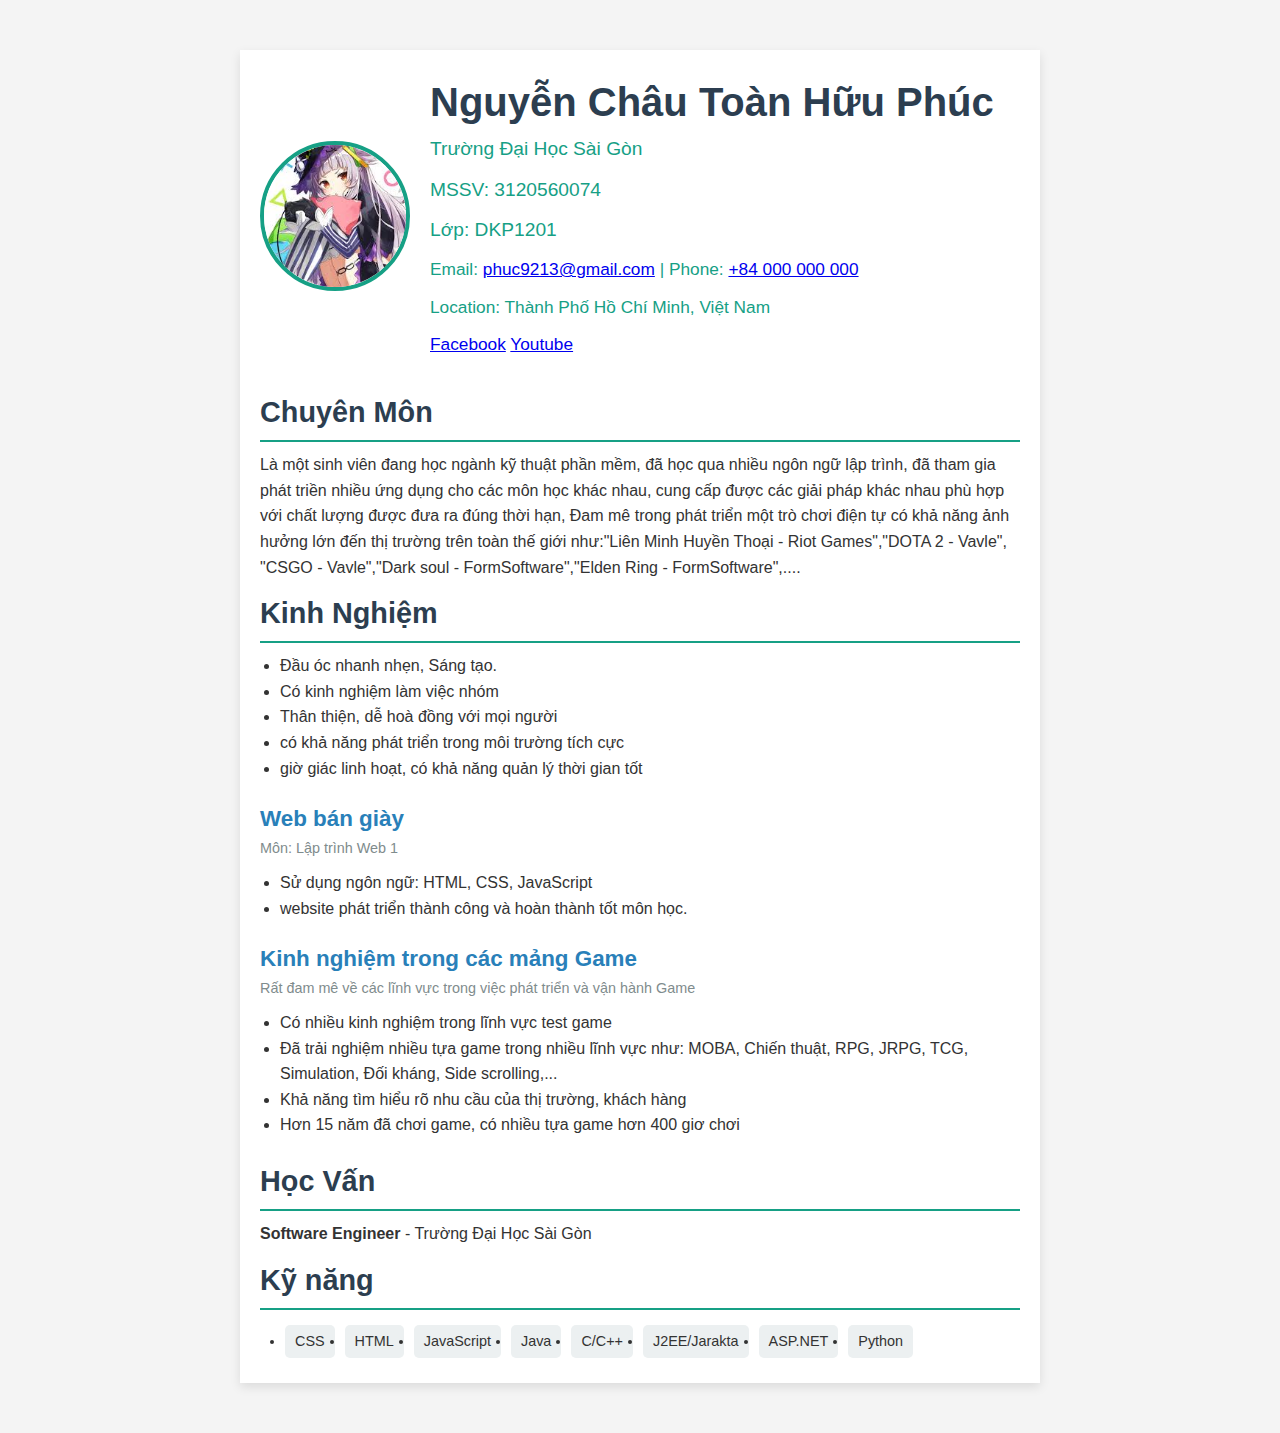
==== index.html @ 67015943 "change" ====
<!DOCTYPE html>
<html lang="en">
<head>
    <meta charset="UTF-8">
    <meta name="viewport" content="width=device-width, initial-scale=1.0">
    <meta http-equiv="X-UA-Compatible" content="ie=edge">
    <title>Nguyễn Châu Toàn Hữu Phúc - CV</title>
    <link rel="stylesheet" href="styles.css">
</head>
<body>
    <div class="container">
        <header>
            <div class="header-content">
                <div class="profile-image">
                    <img src="profile.jpg" alt="Profile Picture ">
                </div>
                <div class="header-text">
                    <h1>Nguyễn Châu Toàn Hữu Phúc</h1>
                    <p>Trường Đại Học Sài Gòn</p>
                    <p>MSSV: 3120560074</p>
                    <p>Lớp: DKP1201</p>
                    <div class="contact-info">
                        <p>Email: <a href="#">phuc9213@gmail.com</a> | Phone: <a href="#" type="Phone">+84 000 000 000</a></p>
                        <p>Location: Thành Phố Hồ Chí Minh, Việt Nam</p>
                        <p>  
                            <a href="https://www.facebook.com/AyaRushi" target="_blank">Facebook</a>
                            <a href="https://www.youtube.com/@AyaRushi" target="_blank">Youtube</a>
                        </p>
                    </div>
                </div>
            </div>
        </header>

        <section class="summary">
            <h2>Chuyên Môn</h2>
            <p>
                Là một sinh viên đang học ngành kỹ thuật phần mềm, đã học qua nhiều ngôn ngữ lập trình, đã tham gia phát triền nhiều ứng dụng cho các môn học khác nhau, cung cấp được các giải pháp khác nhau phù hợp với chất lượng được đưa ra đúng thời hạn, Đam mê trong phát triển một trò chơi điện tự có khả năng ảnh hưởng lớn đến thị trường trên toàn thế giới như:"Liên Minh Huyền Thoại - Riot Games","DOTA 2 - Vavle", "CSGO - Vavle","Dark soul - FormSoftware","Elden Ring - FormSoftware",....
            </p>
        </section>

        <section class="experience">
            <h2>Kinh Nghiệm</h2>

            <div class="job">
                <ul>
                    <li>Đầu óc nhanh nhẹn, Sáng tạo.</li>
                    <li>Có kinh nghiệm làm việc nhóm</li>
                    <li>Thân thiện, dễ hoà đồng với mọi người</li>
                    <li>có khả năng phát triển trong môi trường tích cực </li>
                    <li>giờ giác linh hoạt, có khả năng quản lý thời gian tốt</li>
                </ul>
            </div>

            <div class="job">
                <h3>Web bán giày</h3>
                <p>Môn: Lập trình Web 1</p>
                <ul>
                    <li>Sử dụng ngôn ngữ: HTML, CSS, JavaScript</li>
                    <li>website phát triển thành công và hoàn thành tốt môn học.</li>
                </ul>
            </div>
        
            <div class="job">
                <h3>Kinh nghiệm trong các mảng Game</h3>
                <p>Rất đam mê về các lĩnh vực trong việc phát triển và vận hành Game</p>
                <ul>
                    <li>Có nhiều kinh nghiệm trong lĩnh vực test game</li>
                    <li>Đã trải nghiệm nhiều tựa game trong nhiều lĩnh vực như: MOBA, Chiến thuật, RPG, JRPG, TCG, Simulation, Đối kháng, Side scrolling,... </li>
                    <li>Khả năng tìm hiểu rõ nhu cầu của thị trường, khách hàng</li>
                    <li>Hơn 15 năm đã chơi game, có nhiều tựa game hơn 400 giơ chơi</li>
                </ul>
            </div>
        </section>

        <section class="education">
            <h2>Học Vấn</h2>
            <p><strong>Software Engineer</strong> - Trường Đại Học Sài Gòn</p>
        </section>

        <section class="skills">
            <h2>Kỹ năng</h2>
            <ul>
                <li>CSS</li>
                <li>HTML</li>
                <li>JavaScript</li>
                <li>Java</li>
                <li>C/C++</li>
                <li>J2EE/Jarakta</li>
                <li>ASP.NET</li>
                <li>Python</li>
            </ul>
        </section>
    </div>
</body>
</html>
---- styles.css ----
* {
    margin: 0;
    padding: 0;
    box-sizing: border-box;
}

body {
    font-family: 'Arial', sans-serif;
    background-color: #f4f4f4;
    color: #333;
    line-height: 1.6;
}

.container {
    max-width: 800px;
    margin: 50px auto;
    padding: 20px;
    background-color: white;
    box-shadow: 0px 4px 10px rgba(0, 0, 0, 0.1);
}

header {
    margin-bottom: 20px;
}

.header-content {
    display: flex;
    align-items: center;
}

.profile-image {
    margin-right: 20px;
}

.profile-image img {
    width: 150px;
    height: 150px;
    border-radius: 50%;
    object-fit: cover;
    border: 4px solid #16a085;
}

.header-text h1 {
    font-size: 2.5em;
    color: #2c3e50;
}

.header-text p {
    font-size: 1.2em;
    color: #16a085;
}

.contact-info {
    margin-top: 10px;
    font-size: 0.9em;
    color: #7f8c8d;
}

h2 {
    font-size: 1.8em;
    color: #2c3e50;
    border-bottom: 2px solid #16a085;
    padding-bottom: 5px;
    margin-bottom: 10px;
}

p {
    margin-bottom: 10px;
}

ul {
    list-style-type: disc;
    margin-left: 20px;
}

.job {
    margin-bottom: 20px;
}

.job h3 {
    font-size: 1.4em;
    color: #2980b9;
}

.job p {
    font-size: 0.9em;
    color: #7f8c8d;
}

.skills ul {
    display: flex;
    flex-wrap: wrap;
}

.skills ul li {
    background-color: #ecf0f1;
    padding: 5px 10px;
    margin: 5px;
    border-radius: 5px;
    font-size: 0.9em;
}
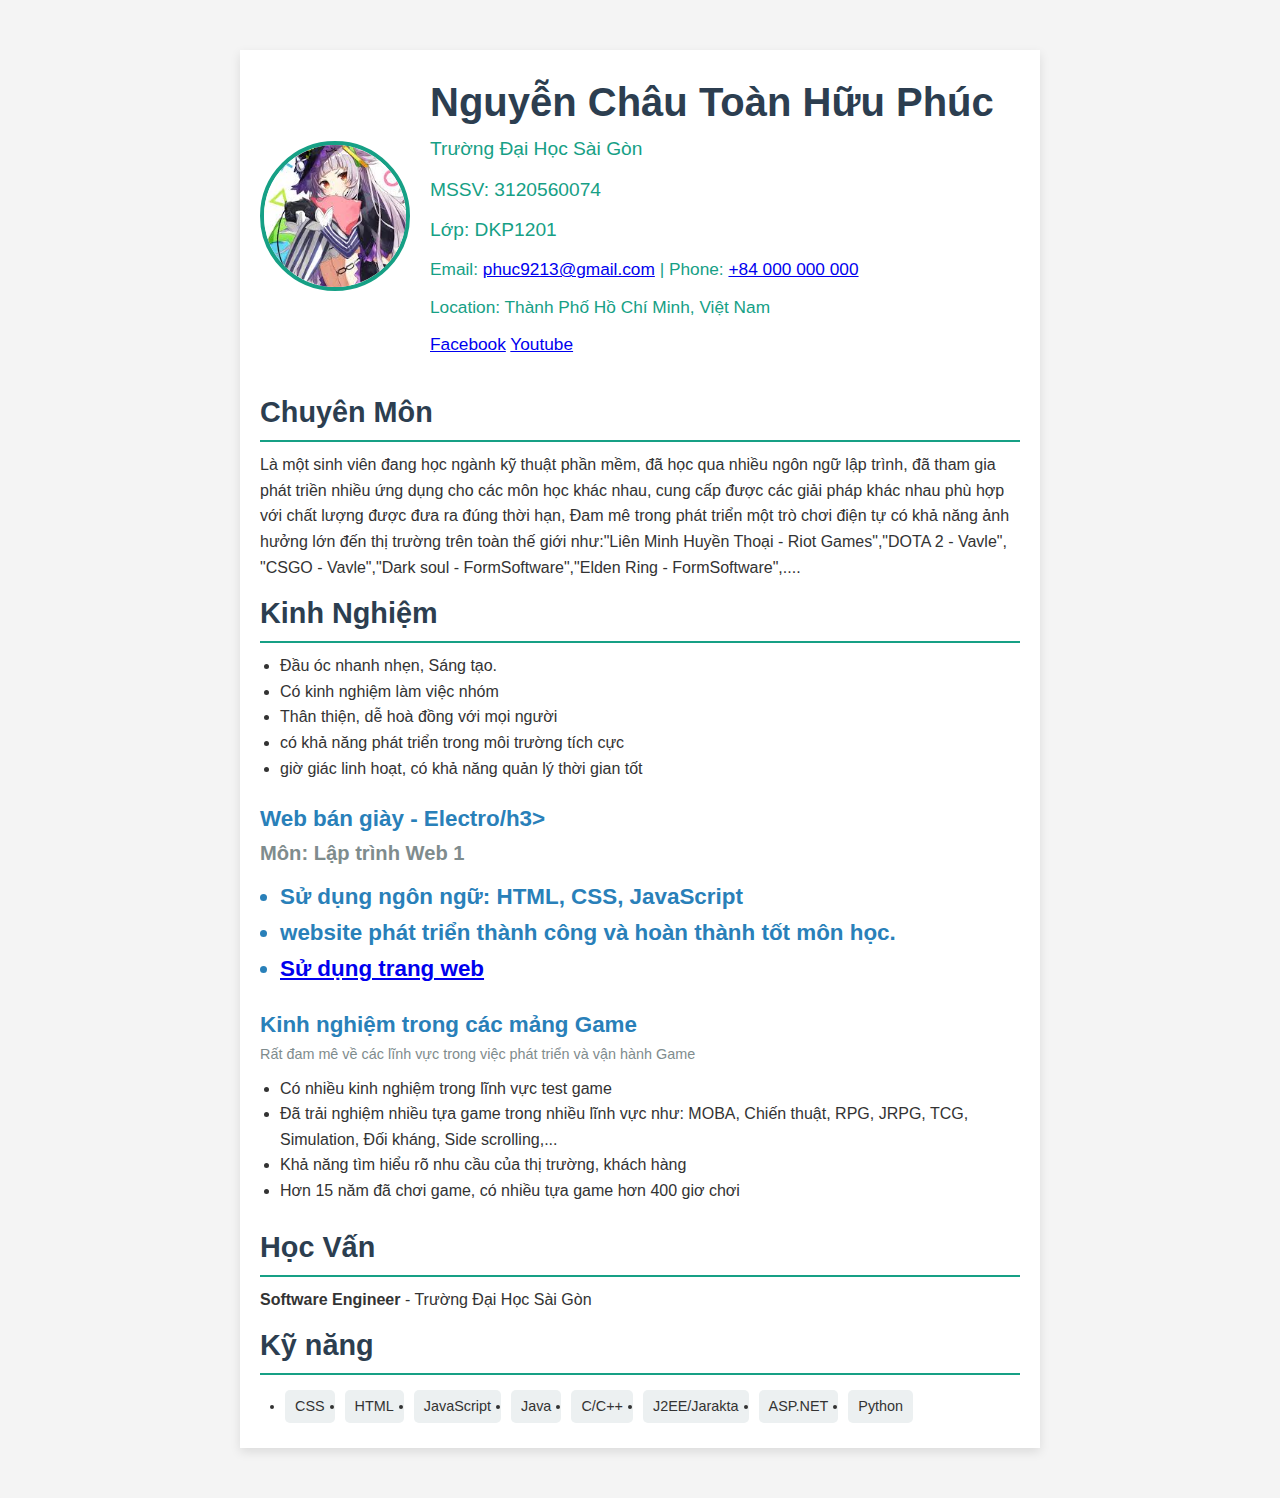
==== commit ea789de2: "Update index.html" ====
--- a/index.html
+++ b/index.html
@@ -52,11 +52,12 @@
             </div>
 
             <div class="job">
-                <h3>Web bán giày</h3>
+                <h3>Web bán giày - Electro/h3>
                 <p>Môn: Lập trình Web 1</p>
                 <ul>
                     <li>Sử dụng ngôn ngữ: HTML, CSS, JavaScript</li>
                     <li>website phát triển thành công và hoàn thành tốt môn học.</li>
+                    <li><a href="https://ayashion.github.io/Web1/"> Sử dụng trang web</a></li>
                 </ul>
             </div>
         
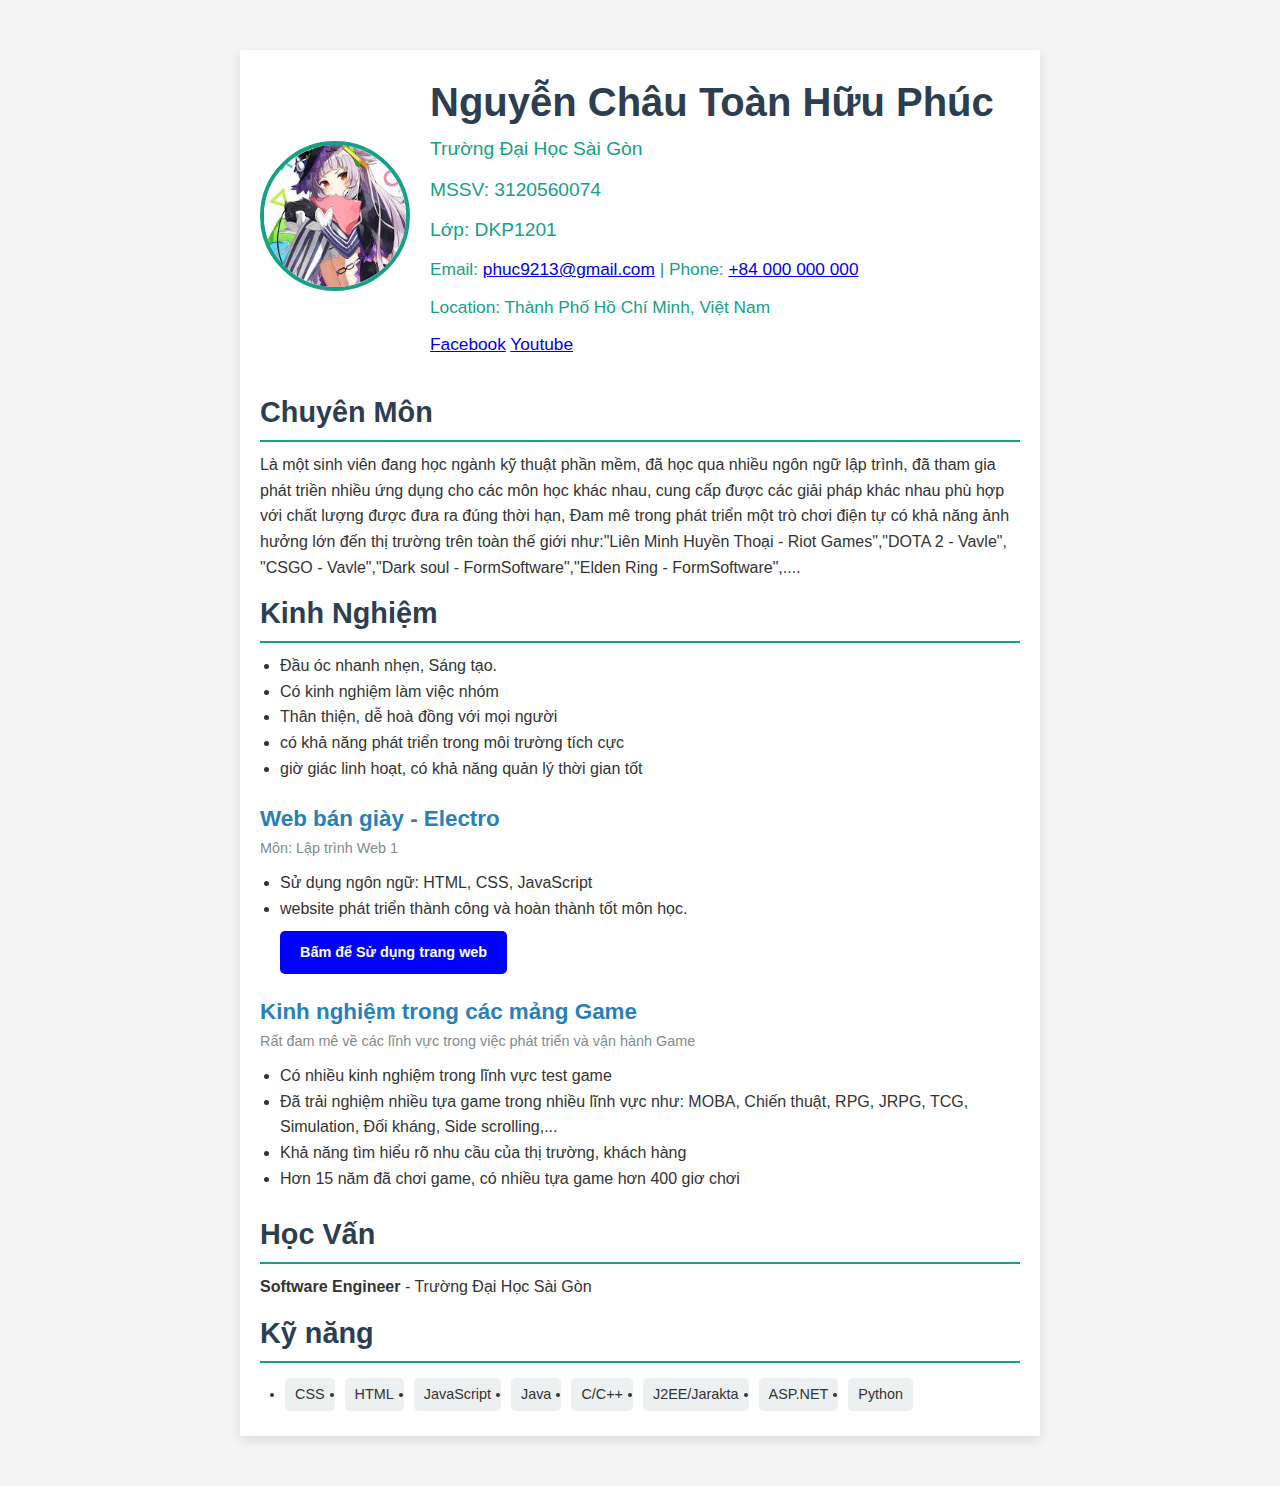
==== commit f69be674: "final" ====
--- a/index.html
+++ b/index.html
@@ -52,12 +52,13 @@
             </div>
 
             <div class="job">
-                <h3>Web bán giày - Electro/h3>
+                <h3>Web bán giày - Electro</h3>
                 <p>Môn: Lập trình Web 1</p>
                 <ul>
                     <li>Sử dụng ngôn ngữ: HTML, CSS, JavaScript</li>
                     <li>website phát triển thành công và hoàn thành tốt môn học.</li>
-                    <li><a href="https://ayashion.github.io/Web1/"> Sử dụng trang web</a></li>
+                    <p></p>
+                    <p><a href="https://ayashion.github.io/Web1/" class="blue-button">Bấm để Sử dụng trang web</a></p>
                 </ul>
             </div>
         
--- a/styles.css
+++ b/styles.css
@@ -99,3 +99,19 @@
     border-radius: 5px;
     font-size: 0.9em;
 }
+
+.blue-button {
+    background-color: blue;
+    color: white;
+    font-weight: bold;
+    padding: 10px 20px;
+    border: none;
+    border-radius: 5px;
+    cursor: pointer;
+    text-decoration: none;
+    display: inline-block;
+}
+
+.blue-button:hover {
+    background-color: darkblue;
+}